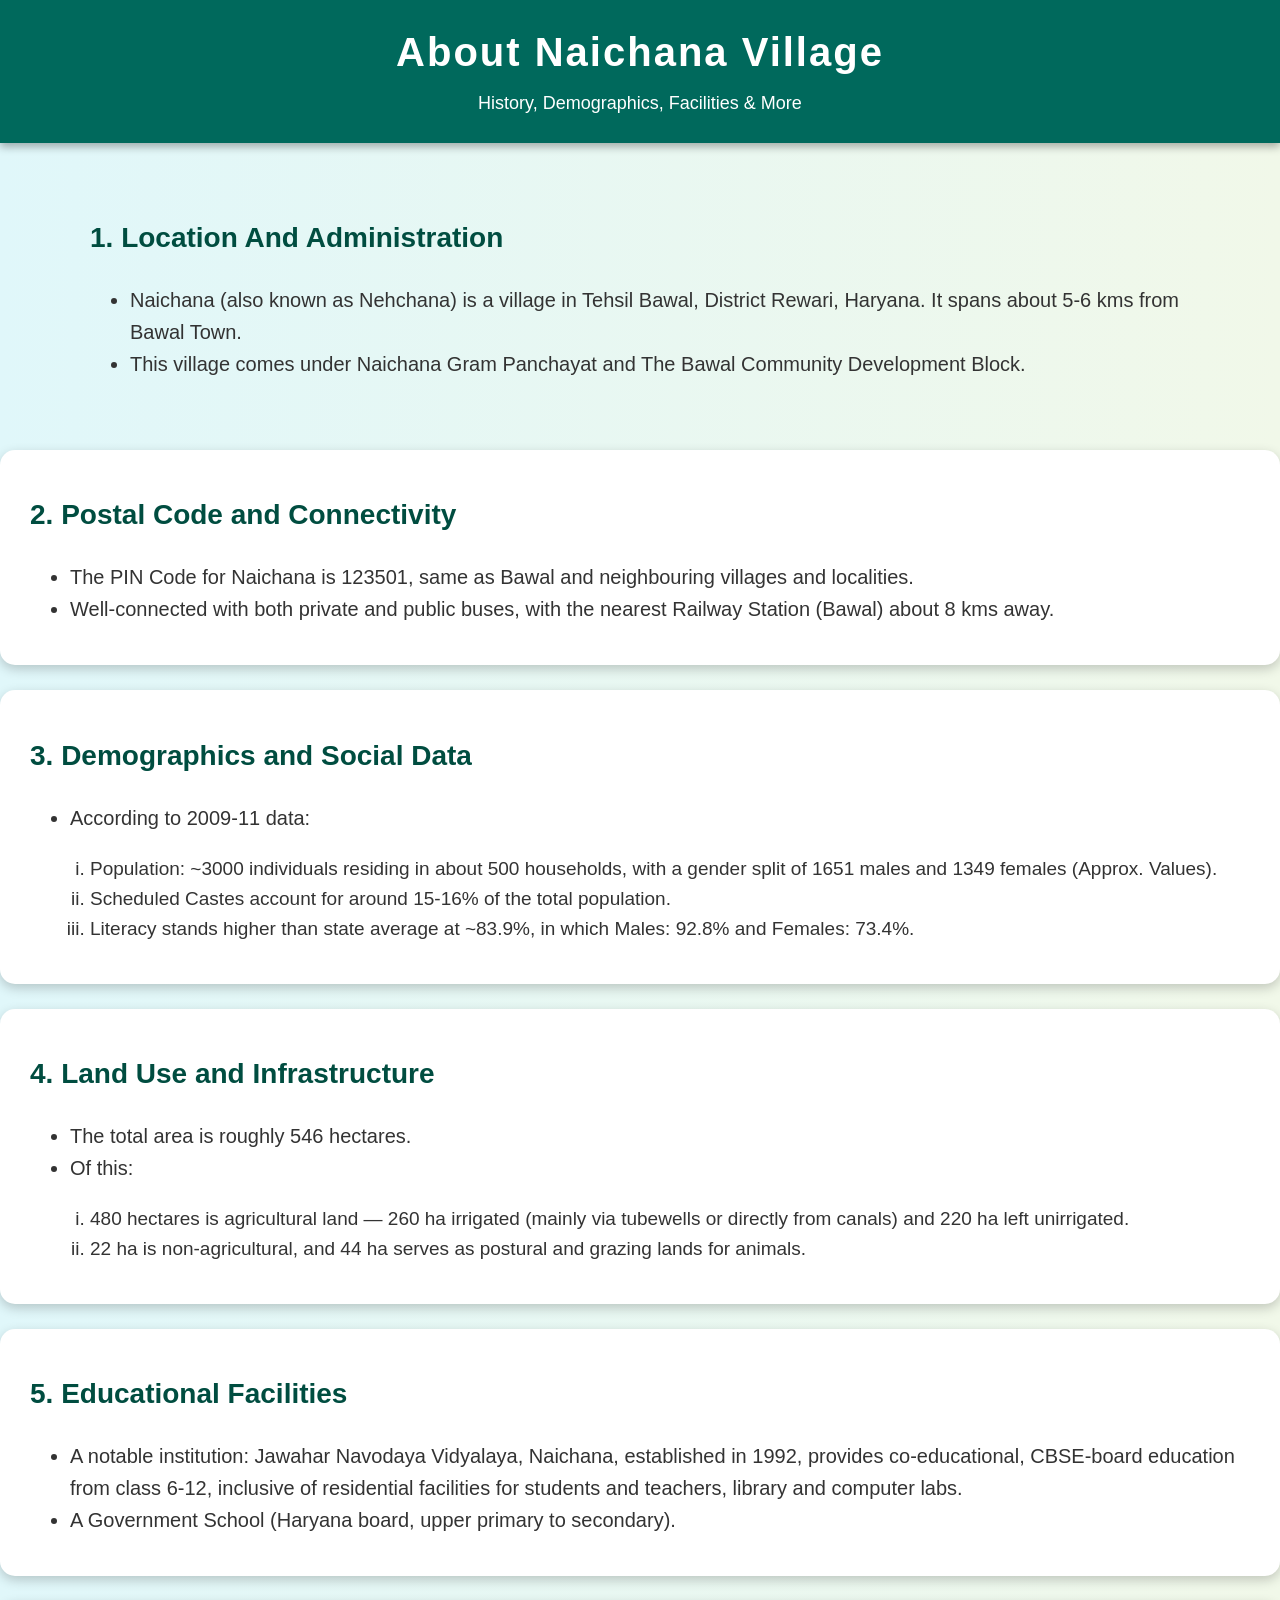
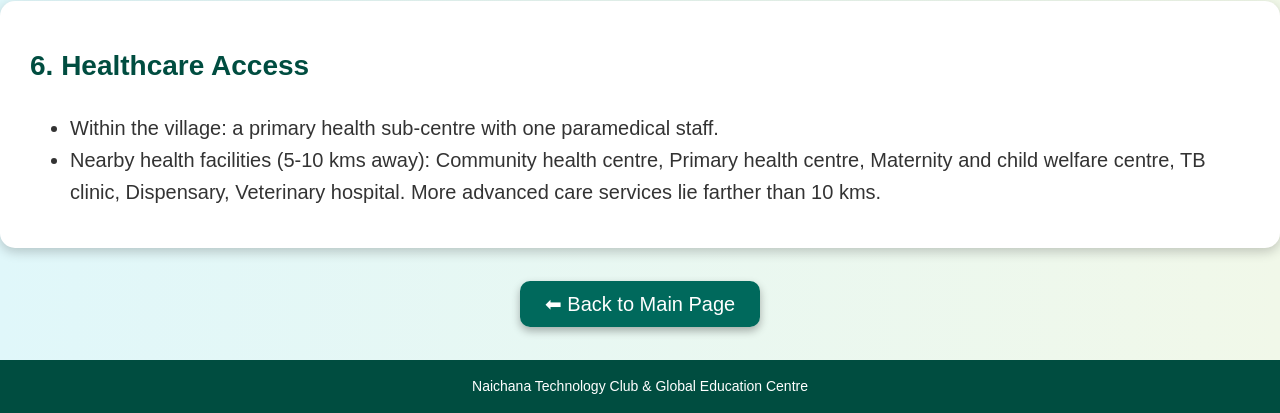
==== about.html @ 4e9672d3 "push" ====
<!DOCTYPE html>
<html lang="en">
<head>
  <meta charset="UTF-8">
  <title>About Naichana Village</title>
</head>
<body style="margin:0; font-family:'Segoe UI', Verdana, sans-serif; background:linear-gradient(to right,#e0f7fa,#f1f8e9); color:#333; line-height:1.6;">

  <!-- Header -->
  <div style="background:#00695c; color:white; padding:20px; text-align:center; box-shadow:0 4px 8px rgba(0,0,0,0.3);">
    <h1 style="margin:0; font-size:40px; letter-spacing:2px;">About Naichana Village</h1>
    <p style="margin:5px; font-size:18px;">History, Demographics, Facilities & More</p>
  </div>

  <!-- Content Wrapper -->
  <div style="max-width:1100px; margin:30px auto; padding:20px;">

    <!-- Section: Location -->
      <h2 style="font-size:28px; color:#004d40;"><b>1. Location And Administration</b></h2>
      <ul style="font-size:20px; margin-top:10px;">
        <li>Naichana (also known as Nehchana) is a village in Tehsil Bawal, District Rewari, Haryana. It spans about 5-6 kms from Bawal Town.</li>
        <li>This village comes under Naichana Gram Panchayat and The Bawal Community Development Block.</li>
      </ul>
    </div>

    <!-- Section: Postal -->
    <div style="background:white; padding:20px 30px; border-radius:15px; margin-bottom:25px; box-shadow:0 4px 12px rgba(0,0,0,0.2);">
      <h2 style="font-size:28px; color:#004d40;"><b>2. Postal Code and Connectivity</b></h2>
      <ul style="font-size:20px; margin-top:10px;">
        <li>The PIN Code for Naichana is 123501, same as Bawal and neighbouring villages and localities.</li>
        <li>Well-connected with both private and public buses, with the nearest Railway Station (Bawal) about 8 kms away.</li>
      </ul>
    </div>

    <!-- Section: Demographics -->
    <div style="background:white; padding:20px 30px; border-radius:15px; margin-bottom:25px; box-shadow:0 4px 12px rgba(0,0,0,0.2);">
      <h2 style="font-size:28px; color:#004d40;"><b>3. Demographics and Social Data</b></h2>
      <ul style="font-size:20px;">
        <li>According to 2009-11 data:</li>
      </ul>
      <ul style="font-size:19px; list-style-type: lower-roman; margin-left:20px;">
        <li>Population: ~3000 individuals residing in about 500 households, with a gender split of 1651 males and 1349 females (Approx. Values).</li>
        <li>Scheduled Castes account for around 15-16% of the total population.</li>
        <li>Literacy stands higher than state average at ~83.9%, in which Males: 92.8% and Females: 73.4%.</li>
      </ul>
    </div>

    <!-- Section: Land Use -->
    <div style="background:white; padding:20px 30px; border-radius:15px; margin-bottom:25px; box-shadow:0 4px 12px rgba(0,0,0,0.2);">
      <h2 style="font-size:28px; color:#004d40;"><b>4. Land Use and Infrastructure</b></h2>
      <ul style="font-size:20px;">
        <li>The total area is roughly 546 hectares.</li>
        <li>Of this:</li>
      </ul>
      <ul style="font-size:19px; list-style-type: lower-roman; margin-left:20px;">
        <li>480 hectares is agricultural land — 260 ha irrigated (mainly via tubewells or directly from canals) and 220 ha left unirrigated.</li>
        <li>22 ha is non-agricultural, and 44 ha serves as postural and grazing lands for animals.</li>
      </ul>
    </div>

    <!-- Section: Education -->
    <div style="background:white; padding:20px 30px; border-radius:15px; margin-bottom:25px; box-shadow:0 4px 12px rgba(0,0,0,0.2);">
      <h2 style="font-size:28px; color:#004d40;"><b>5. Educational Facilities</b></h2>
      <ul style="font-size:20px;">
        <li>A notable institution: Jawahar Navodaya Vidyalaya, Naichana, established in 1992, provides co-educational, CBSE-board education from class 6-12, inclusive of residential facilities for students and teachers, library and computer labs.</li>
        <li>A Government School (Haryana board, upper primary to secondary).</li>
      </ul>
    </div>

    <!-- Section: Healthcare -->
    <div style="background:white; padding:20px 30px; border-radius:15px; margin-bottom:25px; box-shadow:0 4px 12px rgba(0,0,0,0.2);">
      <h2 style="font-size:28px; color:#004d40;"><b>6. Healthcare Access</b></h2>
      <ul style="font-size:20px;">
        <li>Within the village: a primary health sub-centre with one paramedical staff.</li>
        <li>Nearby health facilities (5-10 kms away): Community health centre, Primary health centre, Maternity and child welfare centre, TB clinic, Dispensary, Veterinary hospital. More advanced care services lie farther than 10 kms.</li>
      </ul>
    </div>

    <!-- Back Button -->
    <div style="text-align:center; margin:40px;">
      <a href="index.html" style="text-decoration:none; font-size:20px; background:#00695c; color:white; padding:12px 25px; border-radius:10px; box-shadow:0 4px 8px rgba(0,0,0,0.3); transition:0.3s;">
        ⬅ Back to Main Page
      </a>
    </div>
  </div>

  <!-- Footer -->
  <div style="background:#004d40; color:white; text-align:center; padding:15px; margin-top:40px;">
    <p style="margin:0; font-size:14px;"> Naichana Technology Club & Global Education Centre</p>
  </div>

</body>
</html>
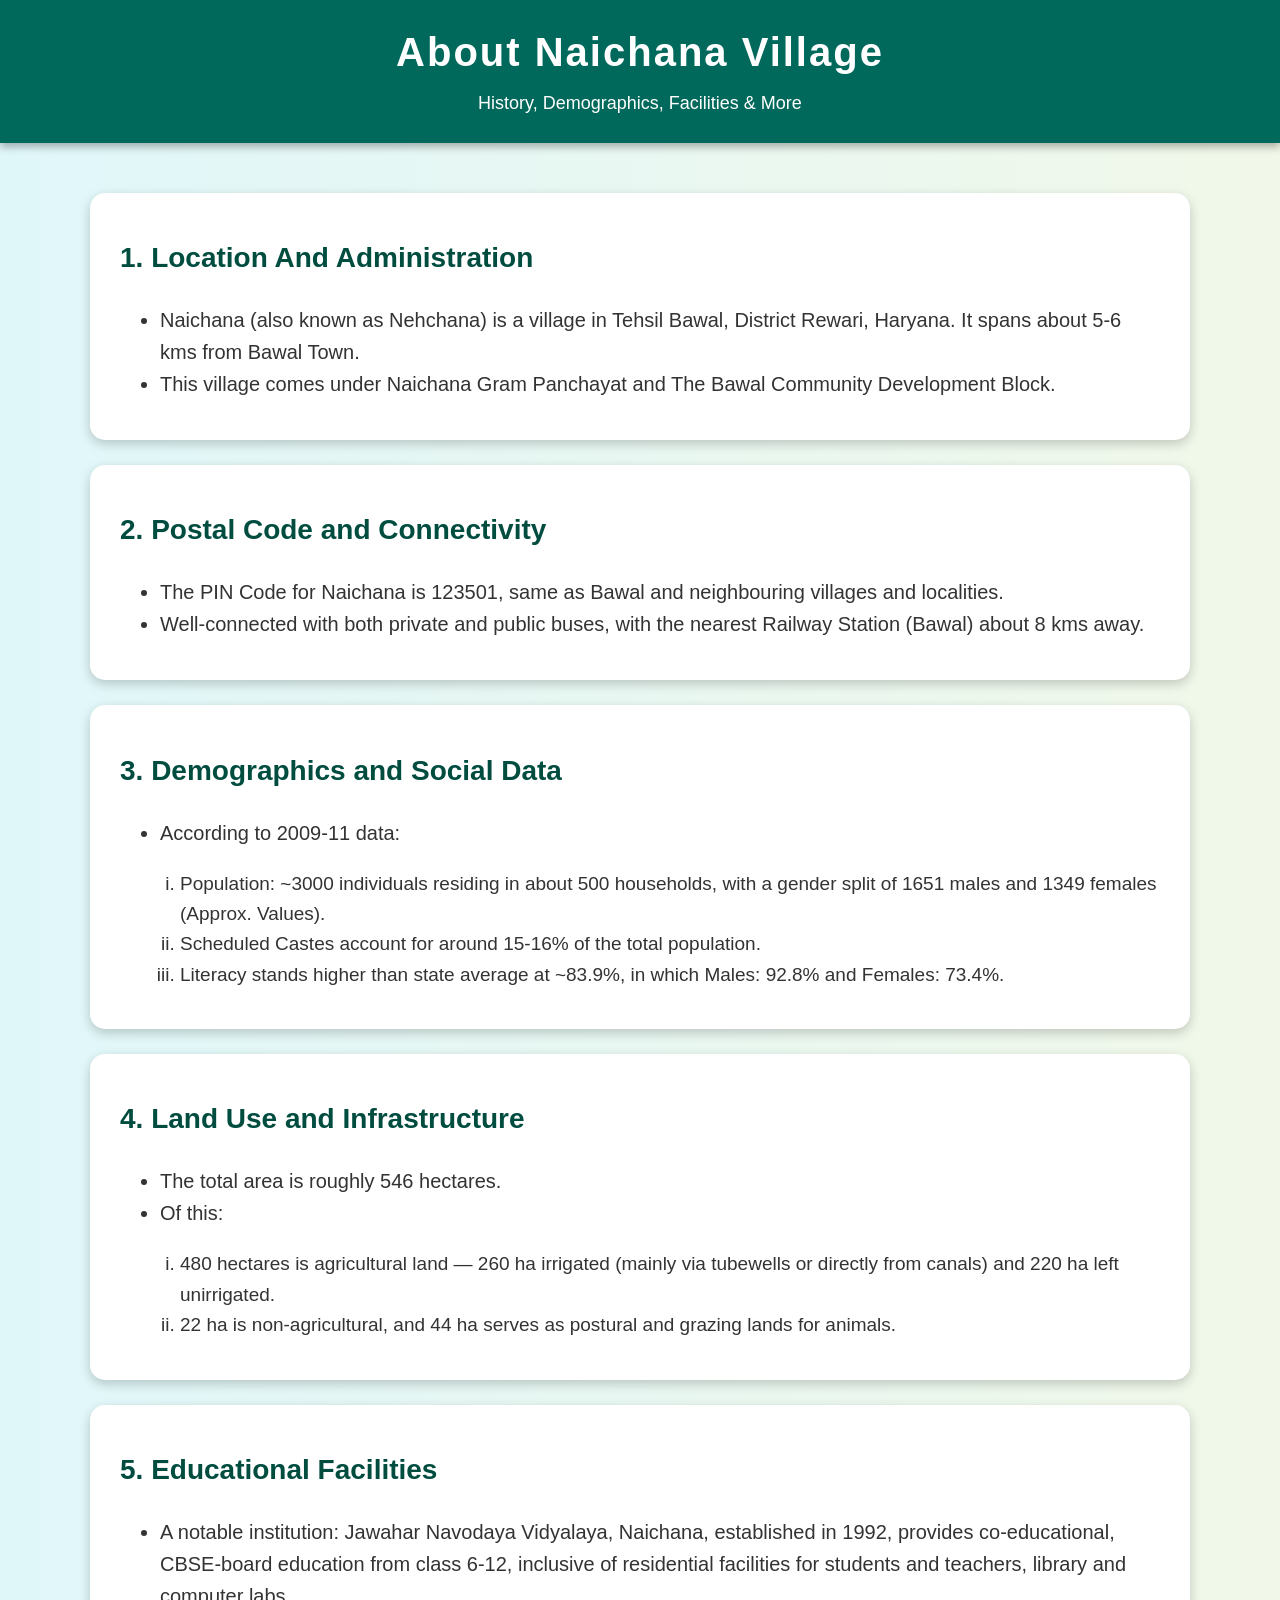
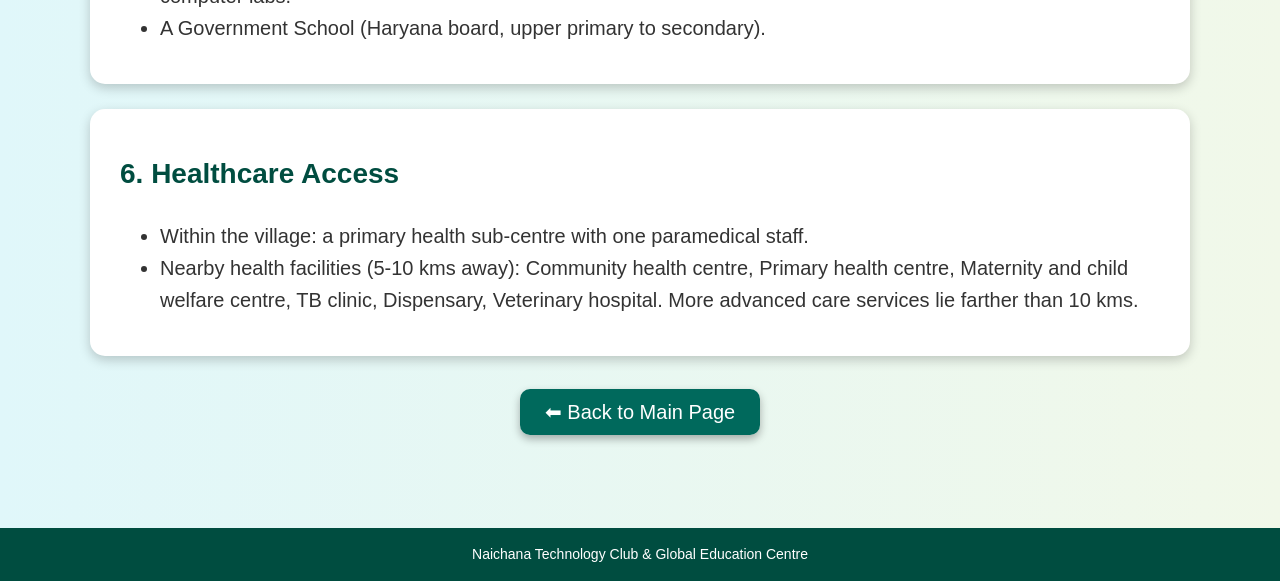
==== commit 4928c2d9: "pushed" ====
--- a/about.html
+++ b/about.html
@@ -16,6 +16,7 @@
   <div style="max-width:1100px; margin:30px auto; padding:20px;">
 
     <!-- Section: Location -->
+    <div style="background:white; padding:20px 30px; border-radius:15px; margin-bottom:25px; box-shadow:0 4px 12px rgba(0,0,0,0.2);">
       <h2 style="font-size:28px; color:#004d40;"><b>1. Location And Administration</b></h2>
       <ul style="font-size:20px; margin-top:10px;">
         <li>Naichana (also known as Nehchana) is a village in Tehsil Bawal, District Rewari, Haryana. It spans about 5-6 kms from Bawal Town.</li>
